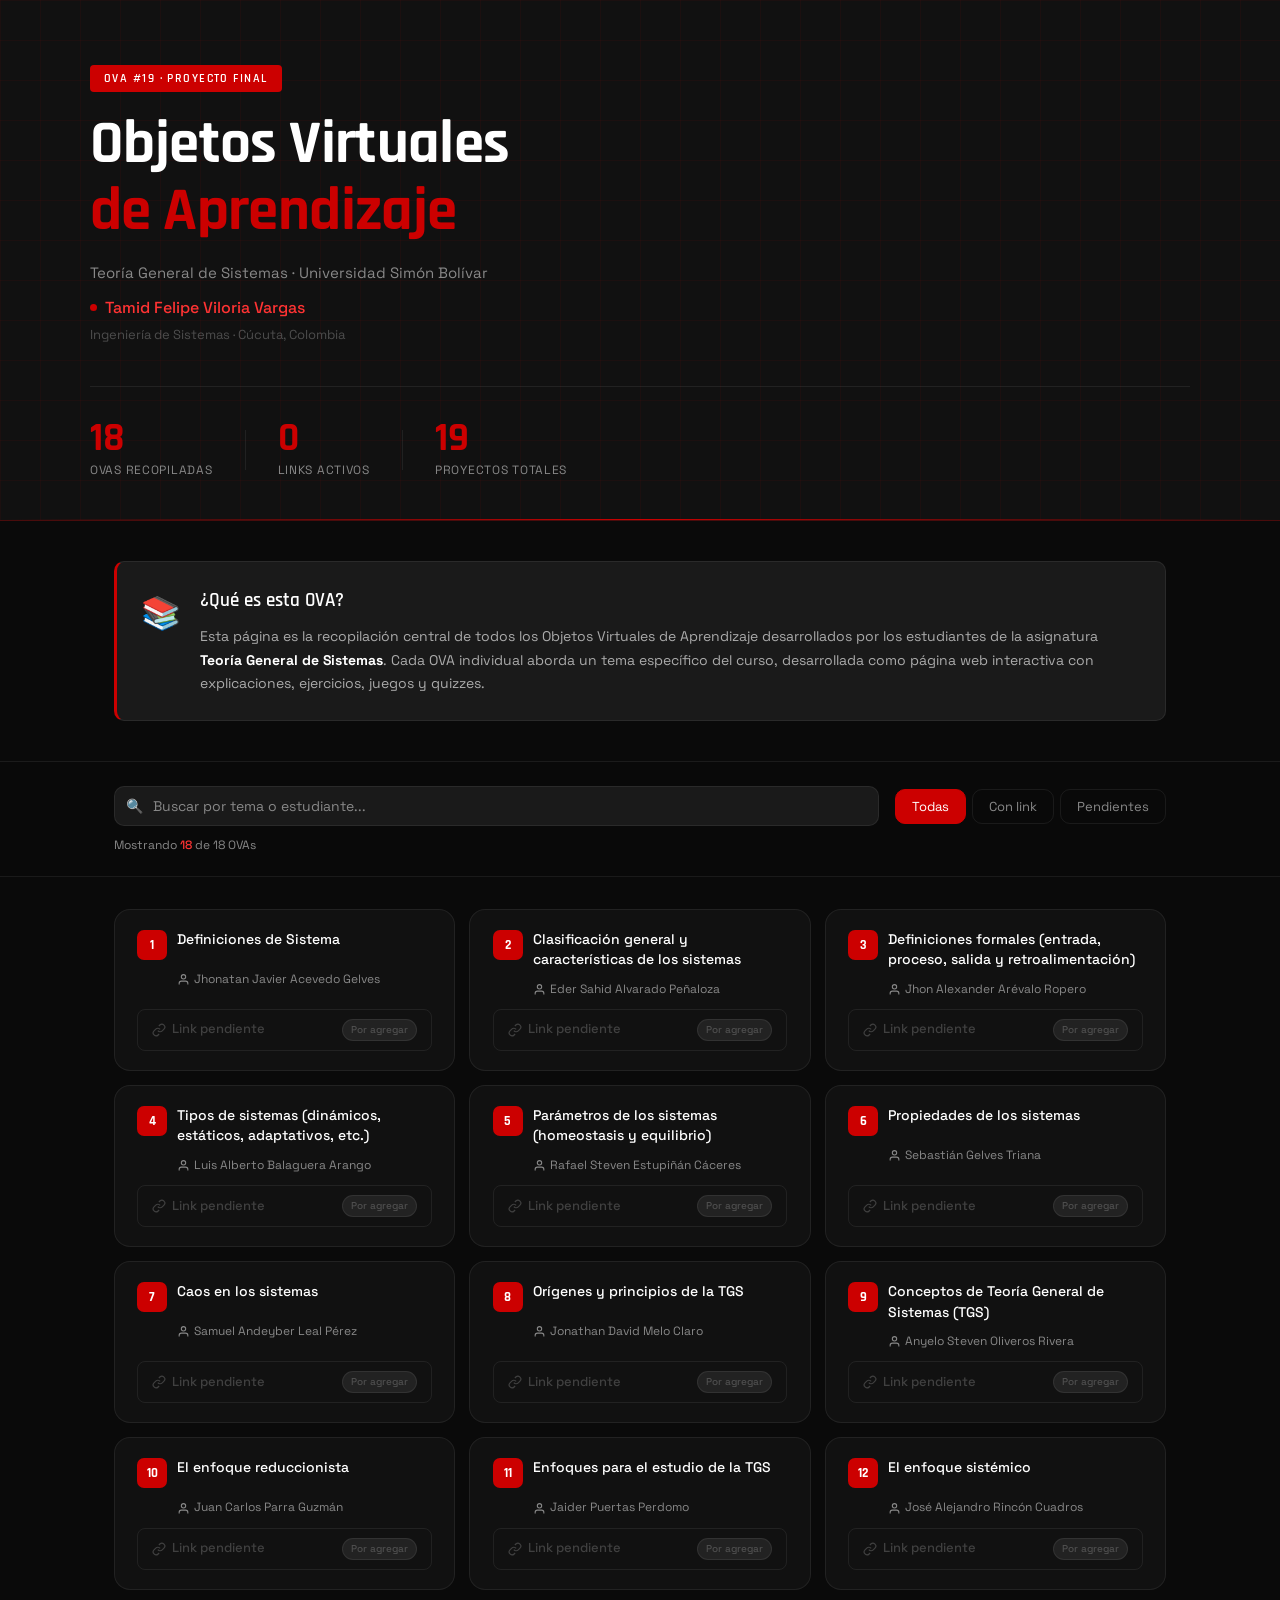
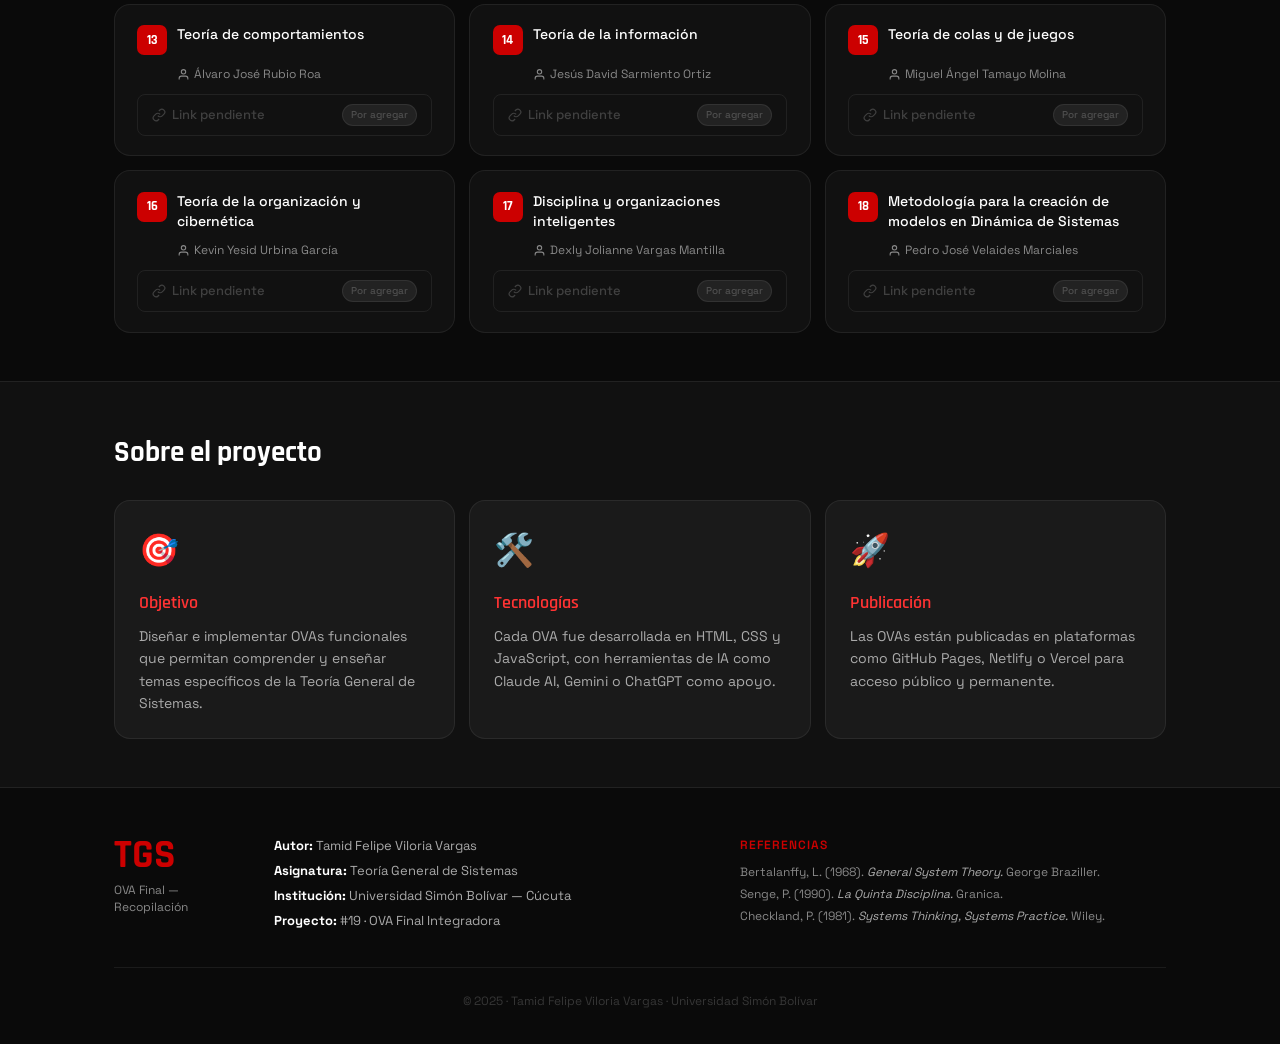
==== index.html @ c61b5dc8 "Add files via upload" ====
<!DOCTYPE html>
<html lang="es">
<head>
  <meta charset="UTF-8" />
  <meta name="viewport" content="width=device-width, initial-scale=1.0" />
  <title>OVA Final — Teoría General de Sistemas</title>
  <link rel="stylesheet" href="style.css" />
  <link href="https://fonts.googleapis.com/css2?family=Space+Grotesk:wght@400;500;600;700&family=Rajdhani:wght@400;500;600;700&display=swap" rel="stylesheet" />
</head>
<body>

  <!-- HERO -->
  <header class="hero">
    <div class="hero-bg-grid"></div>
    <div class="hero-content">
      <span class="badge">OVA #19 · Proyecto Final</span>
      <h1 class="hero-title">
        Objetos Virtuales<br/>
        <span class="accent">de Aprendizaje</span>
      </h1>
      <p class="hero-sub">Teoría General de Sistemas · Universidad Simón Bolívar</p>
      <div class="hero-author">
        <span class="dot"></span>
        Tamid Felipe Viloria Vargas
      </div>
      <p class="hero-uni">Ingeniería de Sistemas · Cúcuta, Colombia</p>
    </div>
    <div class="hero-stats">
      <div class="hstat">
        <span class="hstat-num" id="total-count">18</span>
        <span class="hstat-label">OVAs recopiladas</span>
      </div>
      <div class="hstat-divider"></div>
      <div class="hstat">
        <span class="hstat-num" id="available-count">0</span>
        <span class="hstat-label">Links activos</span>
      </div>
      <div class="hstat-divider"></div>
      <div class="hstat">
        <span class="hstat-num">19</span>
        <span class="hstat-label">Proyectos totales</span>
      </div>
    </div>
  </header>

  <!-- INTRO -->
  <section class="intro-section">
    <div class="container">
      <div class="intro-card">
        <div class="intro-icon">📚</div>
        <div>
          <h2 class="intro-title">¿Qué es esta OVA?</h2>
          <p class="intro-text">
            Esta página es la recopilación central de todos los Objetos Virtuales de Aprendizaje
            desarrollados por los estudiantes de la asignatura <strong>Teoría General de Sistemas</strong>.
            Cada OVA individual aborda un tema específico del curso, desarrollada como página web
            interactiva con explicaciones, ejercicios, juegos y quizzes.
          </p>
        </div>
      </div>
    </div>
  </section>

  <!-- SEARCH / FILTER -->
  <section class="filter-section">
    <div class="container">
      <div class="filter-bar">
        <div class="search-wrap">
          <span class="search-icon">🔍</span>
          <input
            type="text"
            id="search-input"
            class="search-input"
            placeholder="Buscar por tema o estudiante..."
          />
        </div>
        <div class="filter-btns">
          <button class="filter-btn active" data-filter="all">Todas</button>
          <button class="filter-btn" data-filter="available">Con link</button>
          <button class="filter-btn" data-filter="pending">Pendientes</button>
        </div>
      </div>
      <p class="filter-result" id="filter-result">Mostrando <span id="visible-count">18</span> de 18 OVAs</p>
    </div>
  </section>

  <!-- OVA GRID -->
  <main class="main-section">
    <div class="container">
      <div class="ova-grid" id="ova-grid"></div>
      <div class="empty-state" id="empty-state" style="display:none;">
        <p>No se encontraron OVAs con ese criterio.</p>
      </div>
    </div>
  </main>

  <!-- ABOUT -->
  <section class="about-section">
    <div class="container">
      <h2 class="section-heading">Sobre el proyecto</h2>
      <div class="about-grid">
        <div class="about-card">
          <div class="about-icon">🎯</div>
          <h3>Objetivo</h3>
          <p>Diseñar e implementar OVAs funcionales que permitan comprender y enseñar temas específicos de la Teoría General de Sistemas.</p>
        </div>
        <div class="about-card">
          <div class="about-icon">🛠️</div>
          <h3>Tecnologías</h3>
          <p>Cada OVA fue desarrollada en HTML, CSS y JavaScript, con herramientas de IA como Claude AI, Gemini o ChatGPT como apoyo.</p>
        </div>
        <div class="about-card">
          <div class="about-icon">🚀</div>
          <h3>Publicación</h3>
          <p>Las OVAs están publicadas en plataformas como GitHub Pages, Netlify o Vercel para acceso público y permanente.</p>
        </div>
      </div>
    </div>
  </section>

  <!-- FOOTER / CRÉDITOS -->
  <footer class="footer">
    <div class="container">
      <div class="footer-inner">
        <div class="footer-brand">
          <span class="footer-logo">TGS</span>
          <span class="footer-title">OVA Final — Recopilación</span>
        </div>
        <div class="footer-info">
          <p><strong>Autor:</strong> Tamid Felipe Viloria Vargas</p>
          <p><strong>Asignatura:</strong> Teoría General de Sistemas</p>
          <p><strong>Institución:</strong> Universidad Simón Bolívar — Cúcuta</p>
          <p><strong>Proyecto:</strong> #19 · OVA Final Integradora</p>
        </div>
        <div class="footer-refs">
          <p class="refs-title">Referencias</p>
          <ul>
            <li>Bertalanffy, L. (1968). <em>General System Theory.</em> George Braziller.</li>
            <li>Senge, P. (1990). <em>La Quinta Disciplina.</em> Granica.</li>
            <li>Checkland, P. (1981). <em>Systems Thinking, Systems Practice.</em> Wiley.</li>
          </ul>
        </div>
      </div>
      <p class="footer-copy">© 2025 · Tamid Felipe Viloria Vargas · Universidad Simón Bolívar</p>
    </div>
  </footer>

  <script src="script.js"></script>
</body>
</html>
---- style.css ----
/* ============================================
   OVA Final — TGS · Tamid Felipe Viloria Vargas
   Tema: Rojo y Negro
============================================ */

:root {
  --red: #cc0000;
  --red-dark: #990000;
  --red-light: #ff3333;
  --red-glow: rgba(204, 0, 0, 0.15);
  --black: #0a0a0a;
  --black-2: #111111;
  --black-3: #1a1a1a;
  --black-4: #222222;
  --black-5: #2d2d2d;
  --gray: #888888;
  --gray-light: #aaaaaa;
  --white: #ffffff;
  --white-dim: rgba(255, 255, 255, 0.6);
  --white-faint: rgba(255, 255, 255, 0.08);
  --border: rgba(255, 255, 255, 0.07);
  --border-red: rgba(204, 0, 0, 0.3);
  --font-display: 'Rajdhani', sans-serif;
  --font-body: 'Space Grotesk', sans-serif;
  --radius: 10px;
  --radius-lg: 16px;
}

*, *::before, *::after {
  box-sizing: border-box;
  margin: 0;
  padding: 0;
}

html {
  scroll-behavior: smooth;
}

body {
  background-color: var(--black);
  color: var(--white);
  font-family: var(--font-body);
  font-size: 16px;
  line-height: 1.6;
  min-height: 100vh;
}

.container {
  max-width: 1100px;
  margin: 0 auto;
  padding: 0 1.5rem;
}

/* ============ HERO ============ */
.hero {
  position: relative;
  background: var(--black-2);
  border-bottom: 1px solid var(--border-red);
  padding: 4rem 1.5rem 2.5rem;
  overflow: hidden;
}

.hero-bg-grid {
  position: absolute;
  inset: 0;
  background-image:
    linear-gradient(rgba(204,0,0,0.06) 1px, transparent 1px),
    linear-gradient(90deg, rgba(204,0,0,0.06) 1px, transparent 1px);
  background-size: 40px 40px;
  pointer-events: none;
}

.hero::after {
  content: '';
  position: absolute;
  bottom: 0;
  left: 0;
  right: 0;
  height: 1px;
  background: linear-gradient(90deg, transparent, var(--red), transparent);
}

.hero-content {
  position: relative;
  max-width: 1100px;
  margin: 0 auto;
}

.badge {
  display: inline-block;
  background: var(--red);
  color: var(--white);
  font-family: var(--font-display);
  font-size: 12px;
  font-weight: 600;
  letter-spacing: 0.12em;
  text-transform: uppercase;
  padding: 4px 14px;
  border-radius: 4px;
  margin-bottom: 1.2rem;
}

.hero-title {
  font-family: var(--font-display);
  font-size: clamp(2.2rem, 5vw, 3.8rem);
  font-weight: 700;
  line-height: 1.1;
  color: var(--white);
  margin-bottom: 1rem;
  letter-spacing: -0.01em;
}

.hero-title .accent {
  color: var(--red);
}

.hero-sub {
  font-size: 15px;
  color: var(--gray);
  margin-bottom: 0.6rem;
}

.hero-author {
  display: flex;
  align-items: center;
  gap: 8px;
  font-size: 16px;
  font-weight: 500;
  color: var(--red-light);
  margin-bottom: 0.3rem;
}

.dot {
  width: 7px;
  height: 7px;
  background: var(--red);
  border-radius: 50%;
  display: inline-block;
}

.hero-uni {
  font-size: 13px;
  color: rgba(255,255,255,0.25);
  margin-bottom: 2.5rem;
}

.hero-stats {
  position: relative;
  display: flex;
  align-items: center;
  gap: 2rem;
  max-width: 1100px;
  margin: 0 auto;
  padding-top: 2rem;
  border-top: 1px solid var(--border);
}

.hstat {
  display: flex;
  flex-direction: column;
  gap: 2px;
}

.hstat-num {
  font-family: var(--font-display);
  font-size: 2.5rem;
  font-weight: 700;
  color: var(--red);
  line-height: 1;
}

.hstat-label {
  font-size: 12px;
  color: var(--gray);
  text-transform: uppercase;
  letter-spacing: 0.06em;
}

.hstat-divider {
  width: 1px;
  height: 40px;
  background: var(--border);
}

/* ============ INTRO ============ */
.intro-section {
  padding: 2.5rem 0;
  border-bottom: 1px solid var(--border);
}

.intro-card {
  display: flex;
  align-items: flex-start;
  gap: 1.2rem;
  background: var(--black-3);
  border: 1px solid var(--border);
  border-left: 3px solid var(--red);
  border-radius: var(--radius);
  padding: 1.5rem;
}

.intro-icon {
  font-size: 2rem;
  flex-shrink: 0;
  margin-top: 2px;
}

.intro-title {
  font-family: var(--font-display);
  font-size: 1.2rem;
  font-weight: 600;
  color: var(--white);
  margin-bottom: 0.5rem;
}

.intro-text {
  font-size: 14px;
  color: var(--gray-light);
  line-height: 1.7;
}

.intro-text strong {
  color: var(--white);
}

/* ============ FILTER ============ */
.filter-section {
  padding: 1.5rem 0 0.5rem;
  position: sticky;
  top: 0;
  background: rgba(10, 10, 10, 0.92);
  backdrop-filter: blur(10px);
  border-bottom: 1px solid var(--border);
  z-index: 100;
}

.filter-bar {
  display: flex;
  align-items: center;
  gap: 1rem;
  flex-wrap: wrap;
  margin-bottom: 0.6rem;
}

.search-wrap {
  position: relative;
  flex: 1;
  min-width: 200px;
}

.search-icon {
  position: absolute;
  left: 12px;
  top: 50%;
  transform: translateY(-50%);
  font-size: 14px;
  pointer-events: none;
}

.search-input {
  width: 100%;
  background: var(--black-3);
  border: 1px solid var(--border);
  border-radius: var(--radius);
  padding: 10px 14px 10px 38px;
  font-size: 14px;
  font-family: var(--font-body);
  color: var(--white);
  outline: none;
  transition: border-color 0.2s;
}

.search-input:focus {
  border-color: var(--red);
}

.search-input::placeholder {
  color: var(--gray);
}

.filter-btns {
  display: flex;
  gap: 6px;
}

.filter-btn {
  background: transparent;
  border: 1px solid var(--border);
  border-radius: var(--radius);
  padding: 8px 16px;
  font-size: 13px;
  font-family: var(--font-body);
  color: var(--gray);
  cursor: pointer;
  transition: all 0.2s;
}

.filter-btn:hover {
  border-color: var(--border-red);
  color: var(--white);
}

.filter-btn.active {
  background: var(--red);
  border-color: var(--red);
  color: var(--white);
}

.filter-result {
  font-size: 12px;
  color: var(--gray);
  padding-bottom: 0.8rem;
}

.filter-result span {
  color: var(--red-light);
  font-weight: 500;
}

/* ============ OVA GRID ============ */
.main-section {
  padding: 2rem 0 3rem;
}

.ova-grid {
  display: grid;
  grid-template-columns: repeat(auto-fill, minmax(320px, 1fr));
  gap: 14px;
}

.ova-card {
  background: var(--black-2);
  border: 1px solid var(--border);
  border-radius: var(--radius-lg);
  padding: 1.2rem 1.4rem;
  transition: border-color 0.2s, transform 0.2s;
  display: flex;
  flex-direction: column;
  gap: 10px;
}

.ova-card:hover {
  border-color: var(--border-red);
  transform: translateY(-2px);
}

.ova-card.has-link {
  border-color: rgba(204,0,0,0.2);
}

.ova-card-top {
  display: flex;
  align-items: flex-start;
  gap: 10px;
}

.ova-num {
  background: var(--red);
  color: var(--white);
  font-family: var(--font-display);
  font-size: 13px;
  font-weight: 700;
  width: 30px;
  height: 30px;
  border-radius: 7px;
  display: flex;
  align-items: center;
  justify-content: center;
  flex-shrink: 0;
  margin-top: 1px;
}

.ova-topic {
  font-size: 14px;
  font-weight: 500;
  color: var(--white);
  line-height: 1.45;
}

.ova-author {
  font-size: 12px;
  color: var(--gray);
  padding-left: 40px;
  display: flex;
  align-items: center;
  gap: 4px;
}

.ova-link-btn {
  display: flex;
  align-items: center;
  justify-content: center;
  gap: 6px;
  width: 100%;
  border-radius: 8px;
  padding: 9px 14px;
  font-size: 13px;
  font-family: var(--font-body);
  font-weight: 500;
  cursor: default;
  text-decoration: none;
  transition: all 0.2s;
  margin-top: auto;
}

.ova-link-btn.pending {
  background: transparent;
  border: 1px solid var(--border);
  color: rgba(255,255,255,0.2);
}

.ova-link-btn.active {
  background: var(--red);
  border: 1px solid var(--red);
  color: var(--white);
  cursor: pointer;
}

.ova-link-btn.active:hover {
  background: var(--red-dark);
  border-color: var(--red-dark);
}

.pending-pill {
  background: var(--black-4);
  border: 1px solid var(--border);
  font-size: 10px;
  color: rgba(255,255,255,0.2);
  padding: 2px 8px;
  border-radius: 20px;
  margin-left: auto;
}

/* ============ EMPTY STATE ============ */
.empty-state {
  text-align: center;
  padding: 4rem 0;
  color: var(--gray);
  font-size: 15px;
}

/* ============ ABOUT ============ */
.about-section {
  padding: 3rem 0;
  background: var(--black-2);
  border-top: 1px solid var(--border);
  border-bottom: 1px solid var(--border);
}

.section-heading {
  font-family: var(--font-display);
  font-size: 1.8rem;
  font-weight: 700;
  color: var(--white);
  margin-bottom: 1.5rem;
}

.about-grid {
  display: grid;
  grid-template-columns: repeat(auto-fit, minmax(250px, 1fr));
  gap: 14px;
}

.about-card {
  background: var(--black-3);
  border: 1px solid var(--border);
  border-radius: var(--radius-lg);
  padding: 1.5rem;
  transition: border-color 0.2s;
}

.about-card:hover {
  border-color: var(--border-red);
}

.about-icon {
  font-size: 2rem;
  margin-bottom: 0.8rem;
}

.about-card h3 {
  font-family: var(--font-display);
  font-size: 1.1rem;
  font-weight: 600;
  color: var(--red-light);
  margin-bottom: 0.5rem;
}

.about-card p {
  font-size: 14px;
  color: var(--gray-light);
  line-height: 1.6;
}

/* ============ FOOTER ============ */
.footer {
  padding: 3rem 0 2rem;
  background: var(--black);
}

.footer-inner {
  display: grid;
  grid-template-columns: auto 1fr 1fr;
  gap: 2.5rem;
  align-items: start;
  margin-bottom: 2rem;
}

.footer-brand {
  display: flex;
  flex-direction: column;
  gap: 6px;
}

.footer-logo {
  font-family: var(--font-display);
  font-size: 2.5rem;
  font-weight: 700;
  color: var(--red);
  line-height: 1;
}

.footer-title {
  font-size: 12px;
  color: var(--gray);
  max-width: 120px;
  line-height: 1.4;
}

.footer-info p {
  font-size: 13px;
  color: var(--gray-light);
  margin-bottom: 4px;
}

.footer-info strong {
  color: var(--white);
}

.refs-title {
  font-size: 12px;
  font-weight: 600;
  color: var(--red);
  text-transform: uppercase;
  letter-spacing: 0.08em;
  margin-bottom: 8px;
}

.footer-refs ul {
  list-style: none;
}

.footer-refs li {
  font-size: 12px;
  color: var(--gray);
  margin-bottom: 4px;
  line-height: 1.5;
}

.footer-refs em {
  color: var(--gray-light);
}

.footer-copy {
  font-size: 12px;
  color: rgba(255,255,255,0.18);
  text-align: center;
  border-top: 1px solid var(--border);
  padding-top: 1.5rem;
}

/* ============ RESPONSIVE ============ */
@media (max-width: 768px) {
  .hero-stats {
    gap: 1.2rem;
  }
  .hstat-num {
    font-size: 2rem;
  }
  .filter-bar {
    flex-direction: column;
    align-items: stretch;
  }
  .filter-btns {
    justify-content: flex-start;
  }
  .footer-inner {
    grid-template-columns: 1fr;
    gap: 1.5rem;
  }
  .ova-grid {
    grid-template-columns: 1fr;
  }
}

/* ============ ANIMATIONS ============ */
@keyframes fadeInUp {
  from { opacity: 0; transform: translateY(16px); }
  to   { opacity: 1; transform: translateY(0); }
}

.ova-card {
  animation: fadeInUp 0.35s ease both;
}
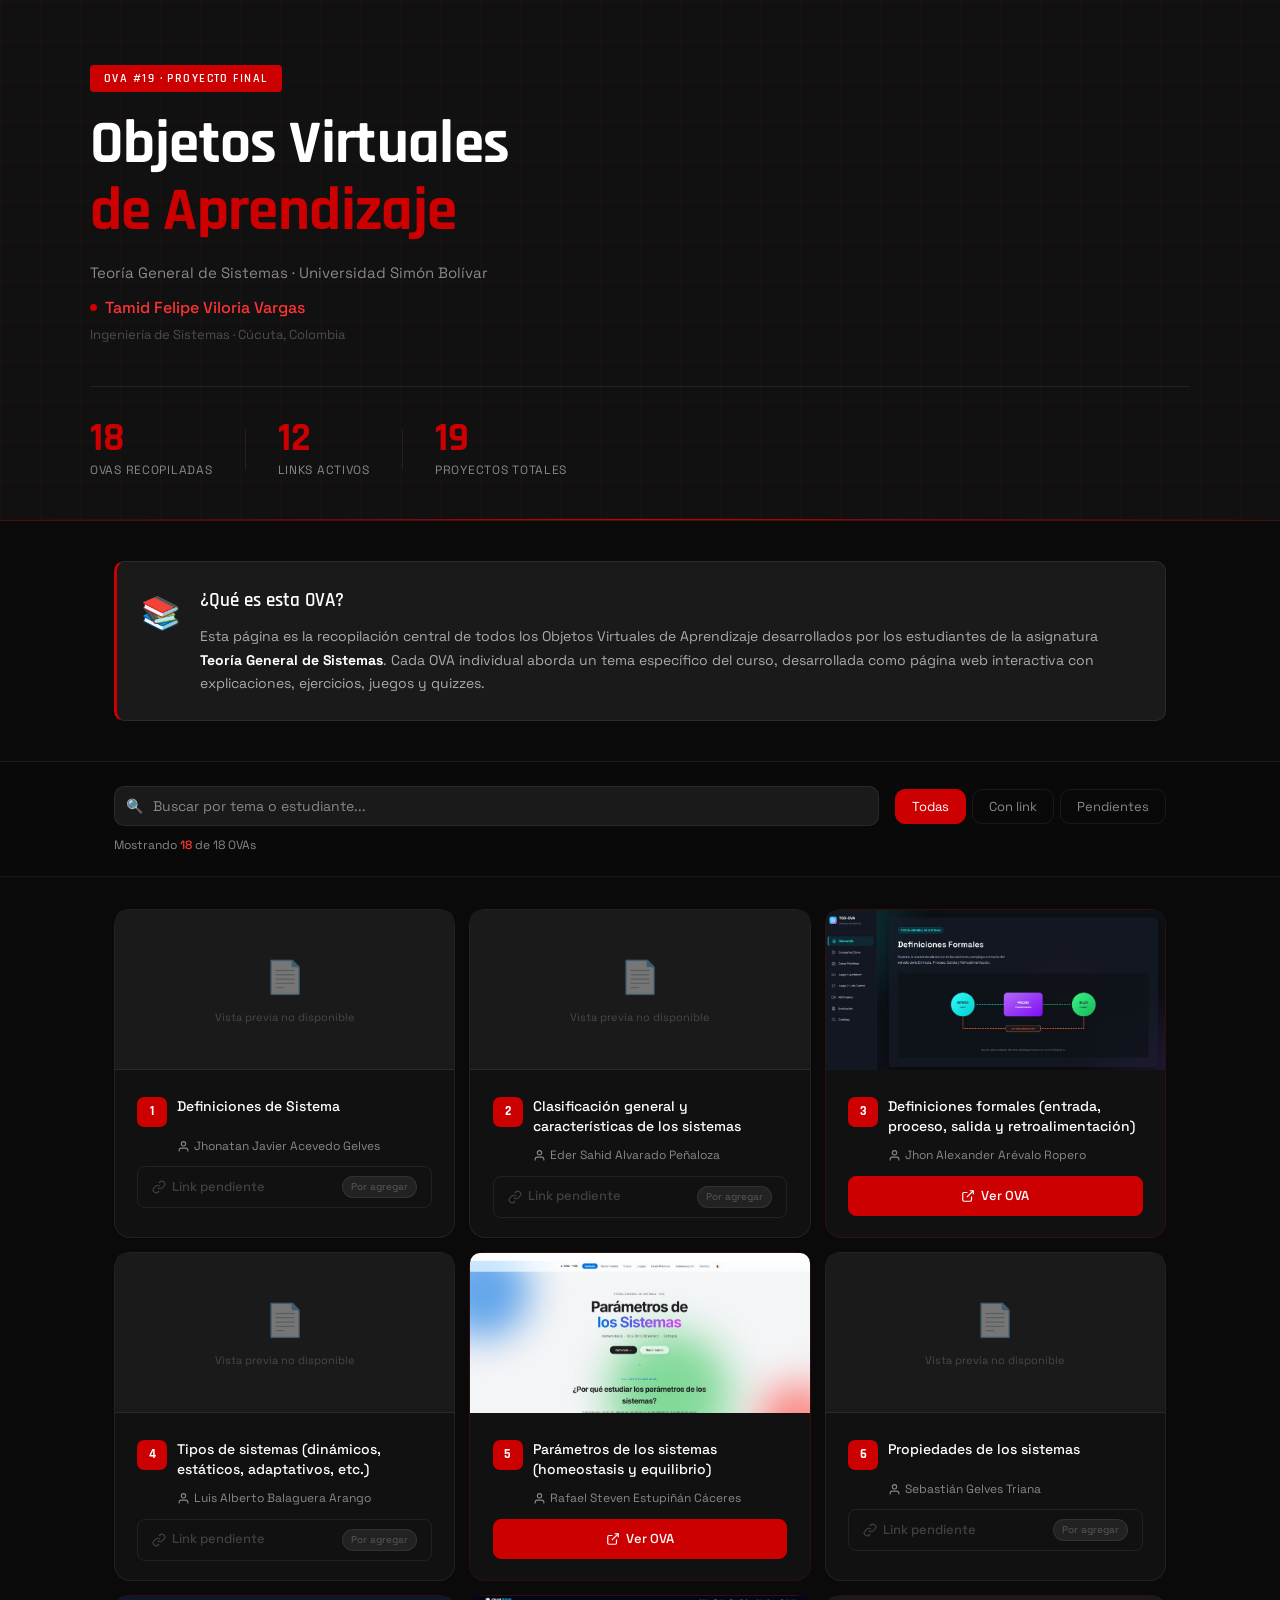
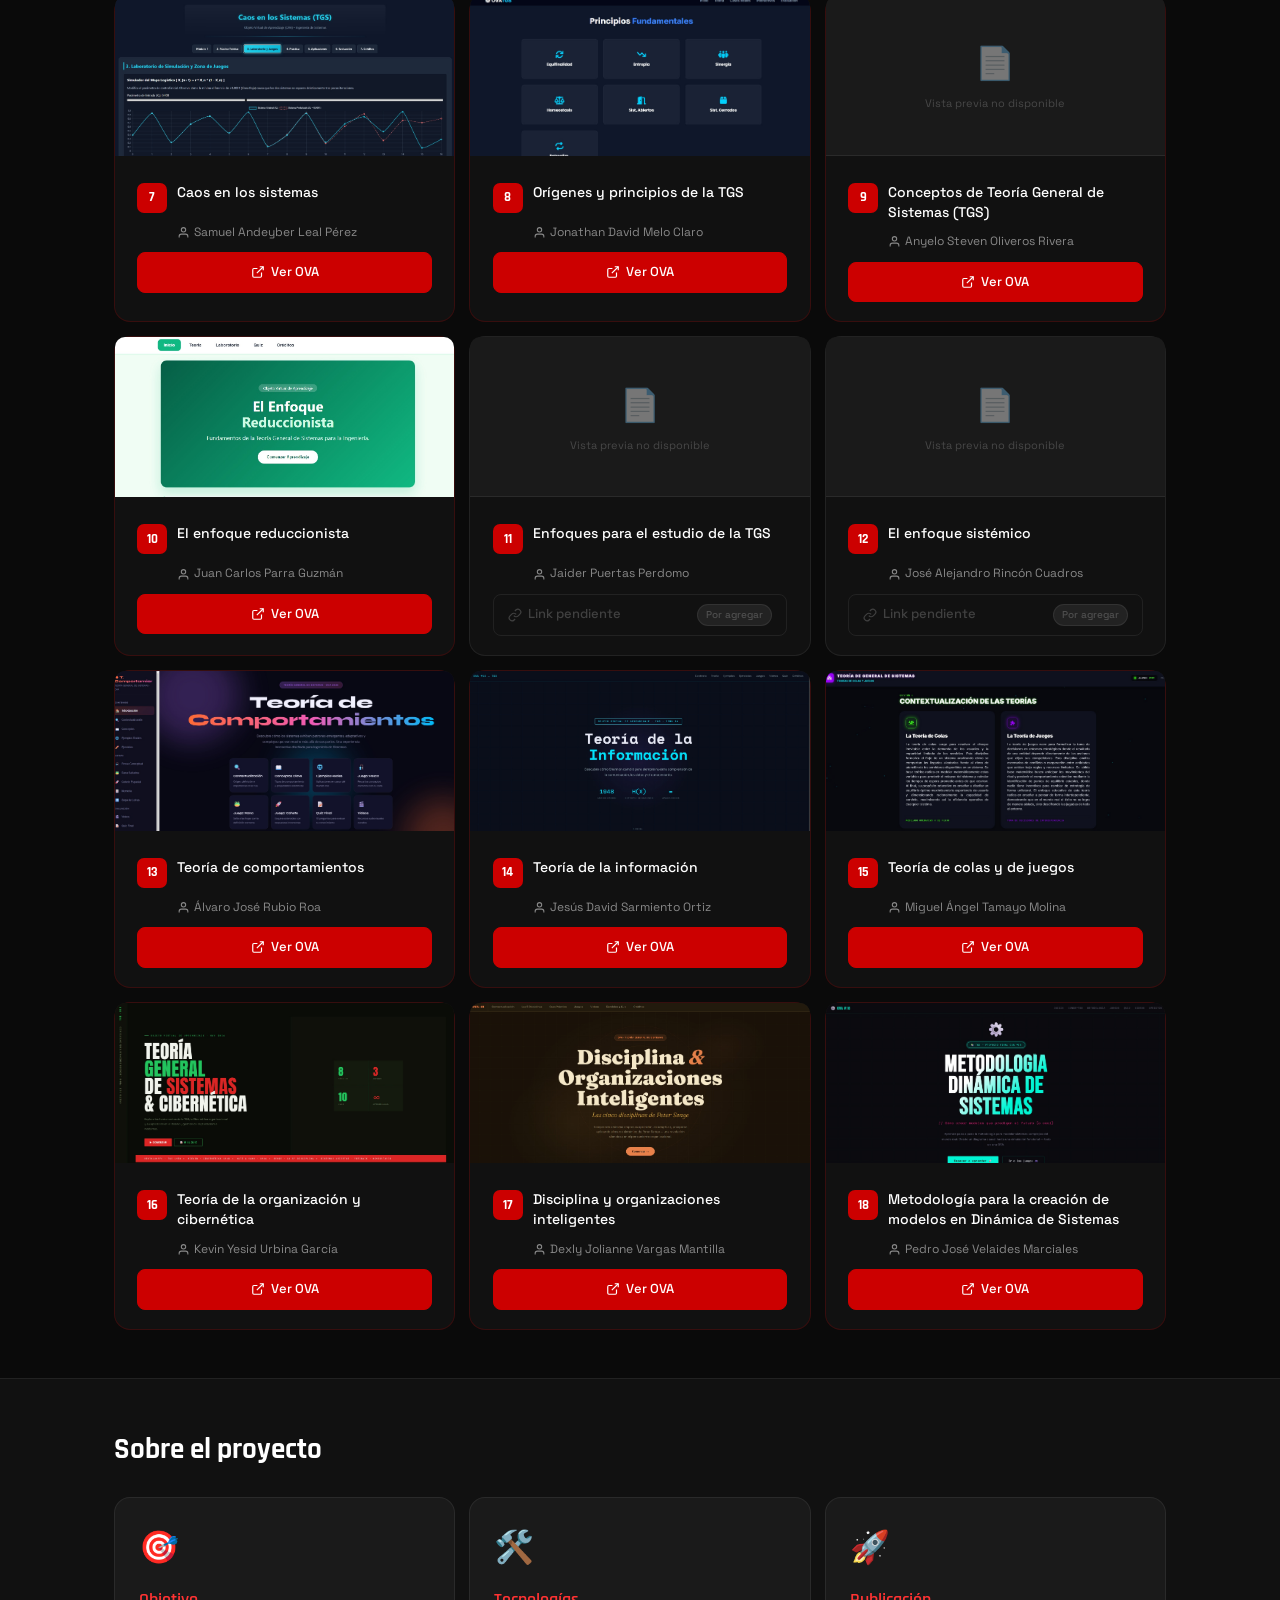
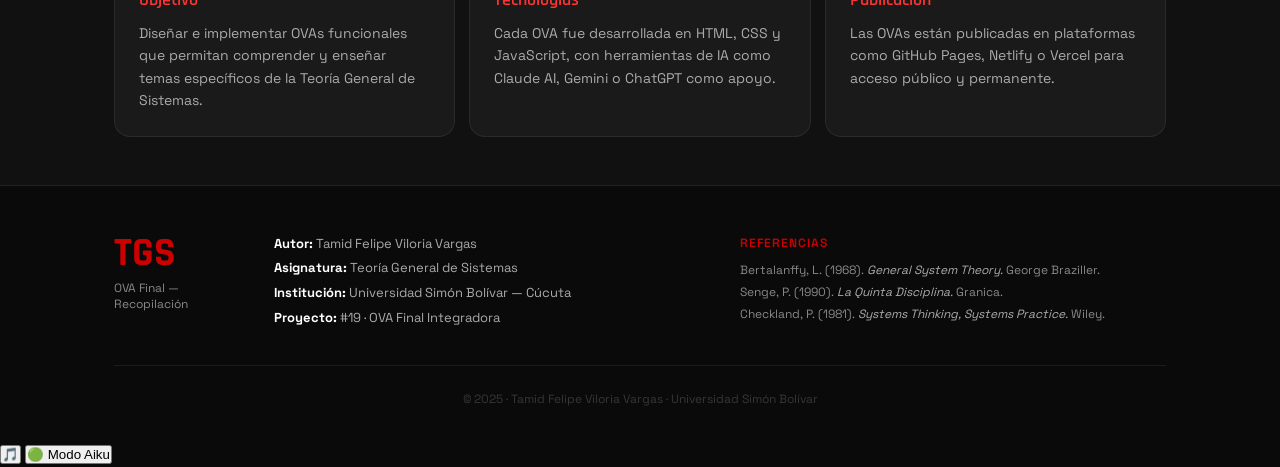
==== commit fbac9587: "Update index.html" ====
--- a/index.html
+++ b/index.html
@@ -145,6 +145,16 @@
     </div>
   </footer>
 
+  <!-- BOTONES FLOTANTES -->
+  <div class="floating-btns">
+    <button class="float-btn" id="btn-musica" onclick="toggleMusica()" title="Pausar música">
+      🎵
+    </button>
+    <button class="float-btn aiku-btn" id="btn-aiku" onclick="activarTemaAiku()" title="Activar tema Oliver Aiku">
+      🟢 Modo Aiku
+    </button>
+  </div>
+
   <script src="script.js"></script>
 </body>
 </html>
--- a/style.css
+++ b/style.css
@@ -593,6 +593,57 @@
   }
 }
 
+/* ============ THUMBNAILS ============ */
+.ova-thumb {
+  width: 100%;
+  height: 160px;
+  border-radius: var(--radius) var(--radius) 0 0;
+  overflow: hidden;
+  position: relative;
+  background: var(--black-3);
+  margin: -1.2rem -1.4rem 0;
+  width: calc(100% + 2.8rem);
+}
+
+.ova-thumb img {
+  width: 100%;
+  height: 100%;
+  object-fit: cover;
+  object-position: top;
+  transition: transform 0.3s ease;
+  display: block;
+}
+
+.ova-card:hover .ova-thumb img {
+  transform: scale(1.04);
+}
+
+.ova-thumb-placeholder {
+  display: flex;
+  flex-direction: column;
+  align-items: center;
+  justify-content: center;
+  gap: 6px;
+  border-bottom: 1px solid var(--border);
+}
+
+.placeholder-icon {
+  font-size: 2rem;
+  opacity: 0.4;
+}
+
+.placeholder-text {
+  font-size: 11px;
+  color: rgba(255,255,255,0.2);
+}
+
+.ova-card-body {
+  display: flex;
+  flex-direction: column;
+  gap: 10px;
+  padding-top: 1rem;
+}
+
 /* ============ ANIMATIONS ============ */
 @keyframes fadeInUp {
   from { opacity: 0; transform: translateY(16px); }
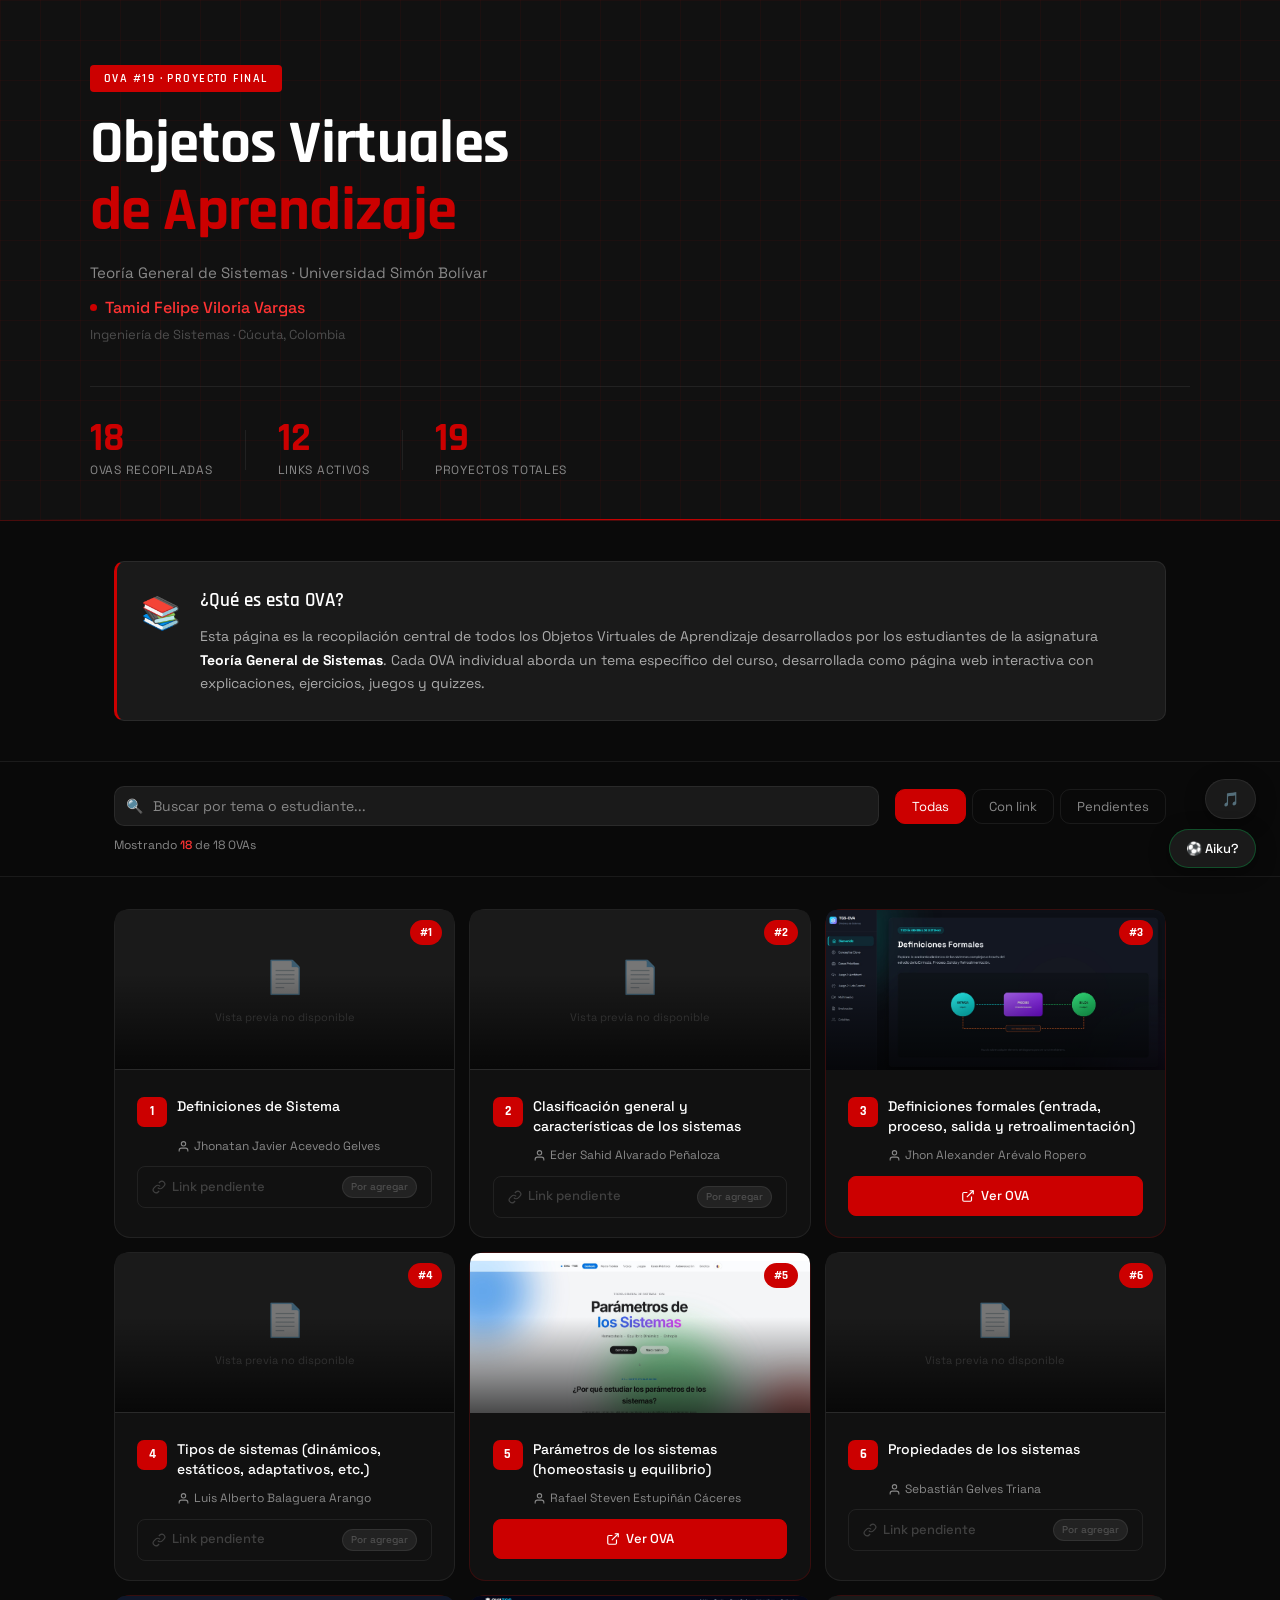
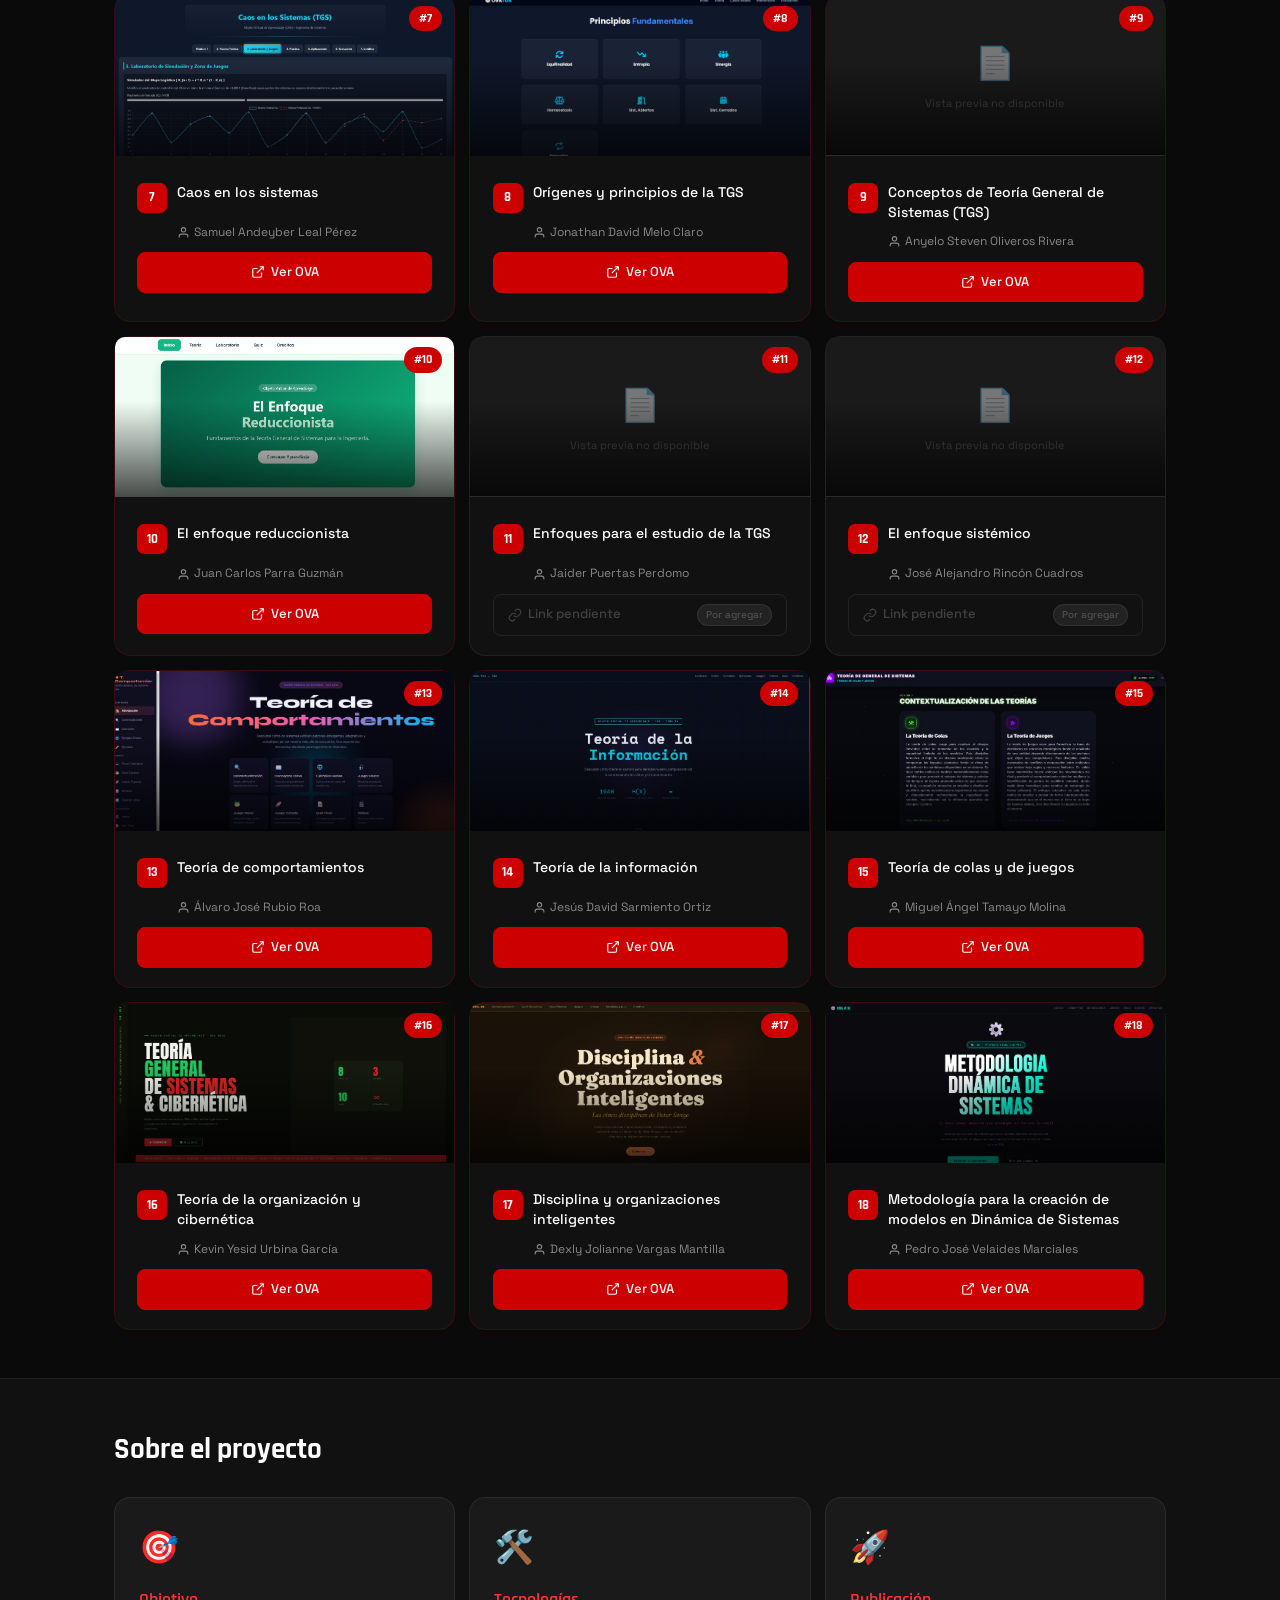
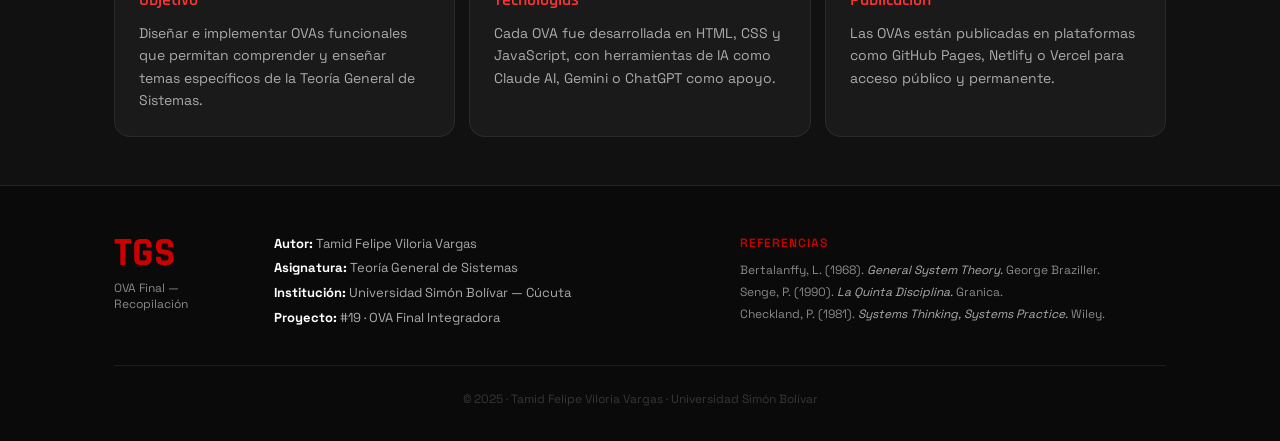
==== commit eaeee148: "Update index.html" ====
--- a/index.html
+++ b/index.html
@@ -151,7 +151,7 @@
       🎵
     </button>
     <button class="float-btn aiku-btn" id="btn-aiku" onclick="activarTemaAiku()" title="Activar tema Oliver Aiku">
-      🟢 Modo Aiku
+      ⚽ Aiku?
     </button>
   </div>
 
--- a/style.css
+++ b/style.css
@@ -618,6 +618,26 @@
   transform: scale(1.04);
 }
 
+.ova-thumb-overlay {
+  position: absolute;
+  inset: 0;
+  background: linear-gradient(to bottom, transparent 40%, rgba(0,0,0,0.7) 100%);
+  pointer-events: none;
+}
+
+.ova-thumb-num {
+  position: absolute;
+  top: 10px;
+  right: 12px;
+  background: var(--red);
+  color: var(--white);
+  font-family: var(--font-display);
+  font-size: 12px;
+  font-weight: 700;
+  padding: 3px 10px;
+  border-radius: 20px;
+}
+
 .ova-thumb-placeholder {
   display: flex;
   flex-direction: column;
@@ -644,6 +664,116 @@
   padding-top: 1rem;
 }
 
+/* ============ BOTONES FLOTANTES ============ */
+.floating-btns {
+  position: fixed;
+  bottom: 2rem;
+  right: 1.5rem;
+  display: flex;
+  flex-direction: column;
+  align-items: flex-end;
+  gap: 10px;
+  z-index: 999;
+}
+
+.float-btn {
+  background: var(--black-3);
+  border: 1px solid var(--border);
+  border-radius: 50px;
+  padding: 10px 16px;
+  font-size: 14px;
+  font-family: var(--font-body);
+  color: var(--white);
+  cursor: pointer;
+  transition: all 0.2s;
+  backdrop-filter: blur(10px);
+  box-shadow: 0 4px 20px rgba(0,0,0,0.4);
+}
+
+.float-btn:hover {
+  border-color: var(--red);
+  transform: translateY(-2px);
+}
+
+.float-btn.pausado {
+  opacity: 0.5;
+}
+
+.float-btn.aiku-btn {
+  border-color: rgba(0, 200, 80, 0.3);
+  font-weight: 500;
+  font-size: 13px;
+}
+
+.float-btn.aiku-btn:hover {
+  border-color: #00c850;
+  background: rgba(0, 200, 80, 0.1);
+}
+
+/* ============ TEMA AIKU ============ */
+body.tema-aiku {
+  --red: #00c850;
+  --red-dark: #00a040;
+  --red-light: #00ff66;
+  --red-glow: rgba(0, 200, 80, 0.15);
+  --border-red: rgba(0, 200, 80, 0.3);
+  background-color: #080f0a;
+}
+
+body.tema-aiku::before {
+  content: '';
+  position: fixed;
+  inset: 0;
+  background-image: url('img/AIKU.jpg');
+  background-size: cover;
+  background-position: center top;
+  background-attachment: fixed;
+  opacity: 0.12;
+  pointer-events: none;
+  z-index: 0;
+}
+
+body.tema-aiku > * {
+  position: relative;
+  z-index: 1;
+}
+
+body.tema-aiku .hero {
+  background: rgba(8, 15, 10, 0.92);
+}
+
+body.tema-aiku .filter-section {
+  background: rgba(8, 15, 10, 0.95);
+}
+
+body.tema-aiku .badge {
+  background: #00c850;
+}
+
+body.tema-aiku .ova-link-btn.active {
+  background: #00c850;
+  border-color: #00c850;
+}
+
+body.tema-aiku .ova-link-btn.active:hover {
+  background: #00a040;
+}
+
+body.tema-aiku .filter-btn.active {
+  background: #00c850;
+  border-color: #00c850;
+}
+
+body.tema-aiku .ova-num {
+  background: #00c850;
+}
+
+body.tema-aiku .float-btn.aiku-btn {
+  border-color: #00c850;
+  background: rgba(0, 200, 80, 0.15);
+  color: #00ff66;
+}
+
 /* ============ ANIMATIONS ============ */
 @keyframes fadeInUp {
   from { opacity: 0; transform: translateY(16px); }
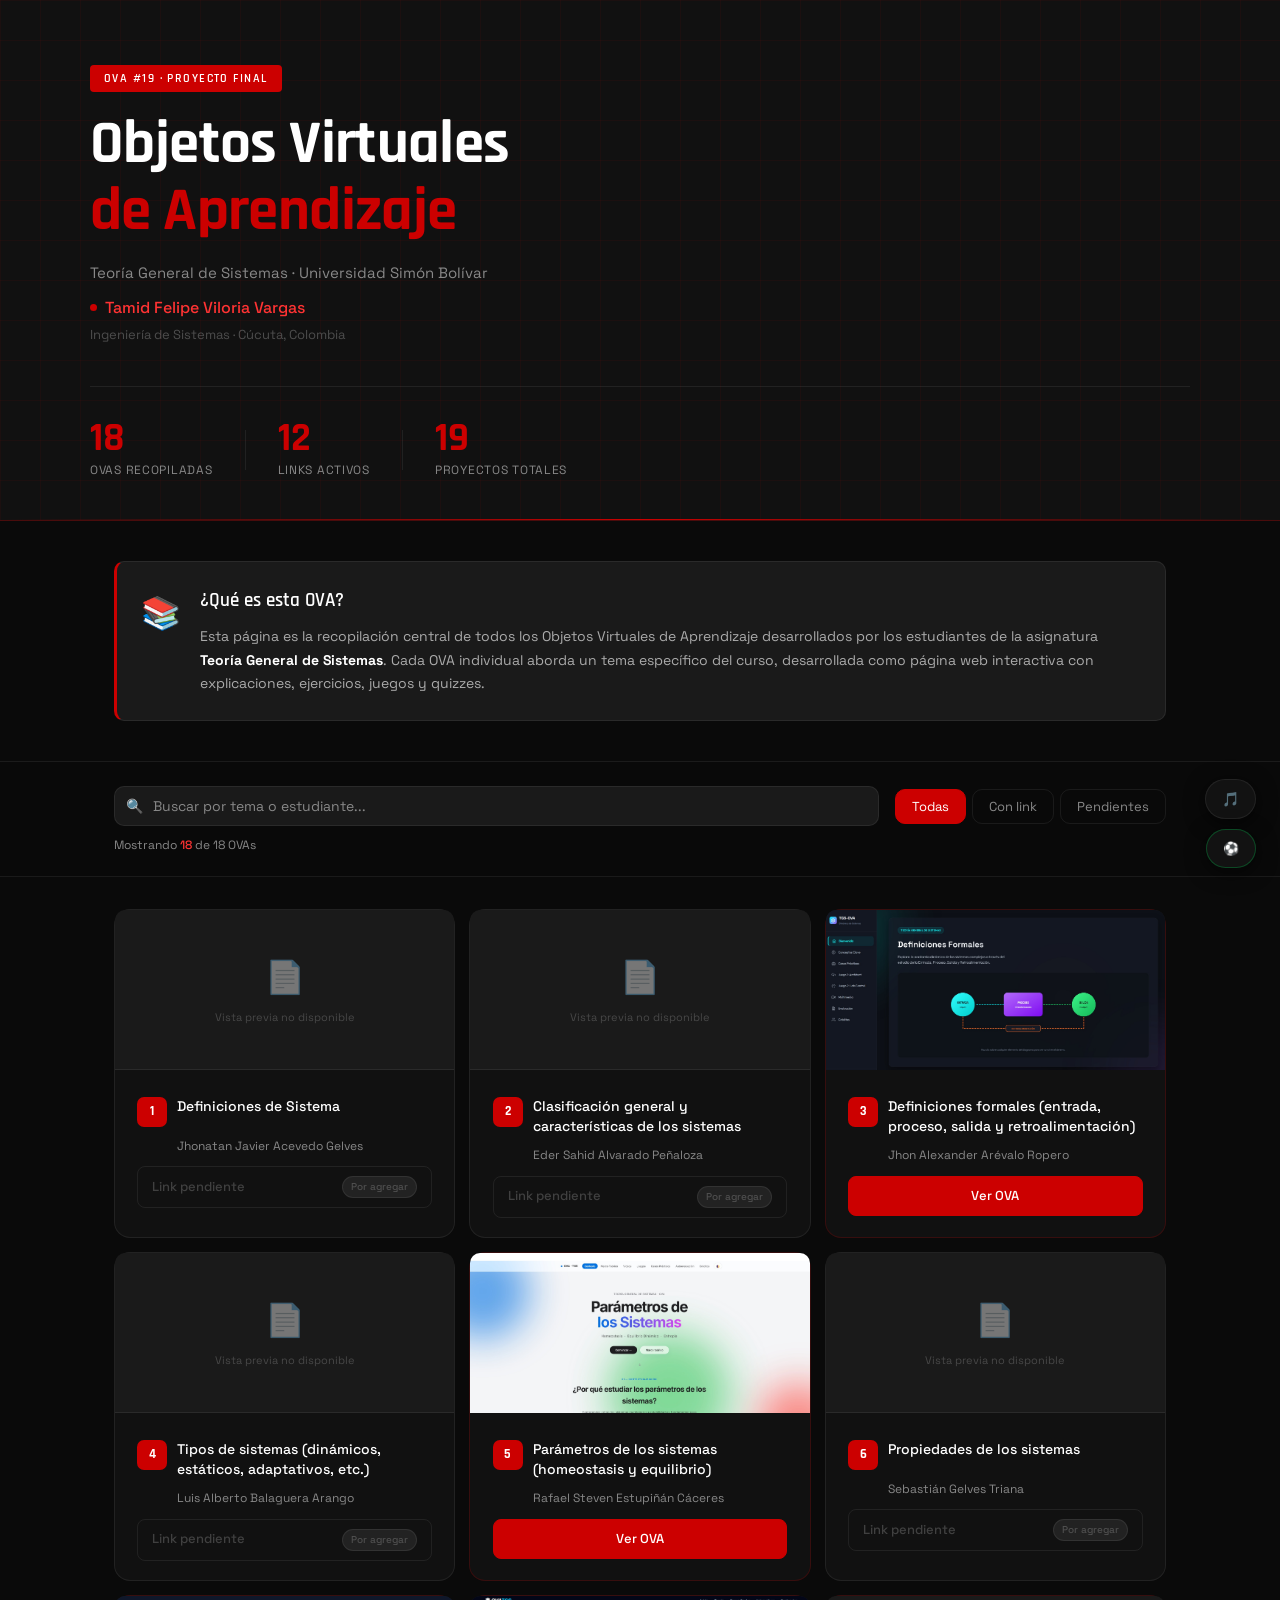
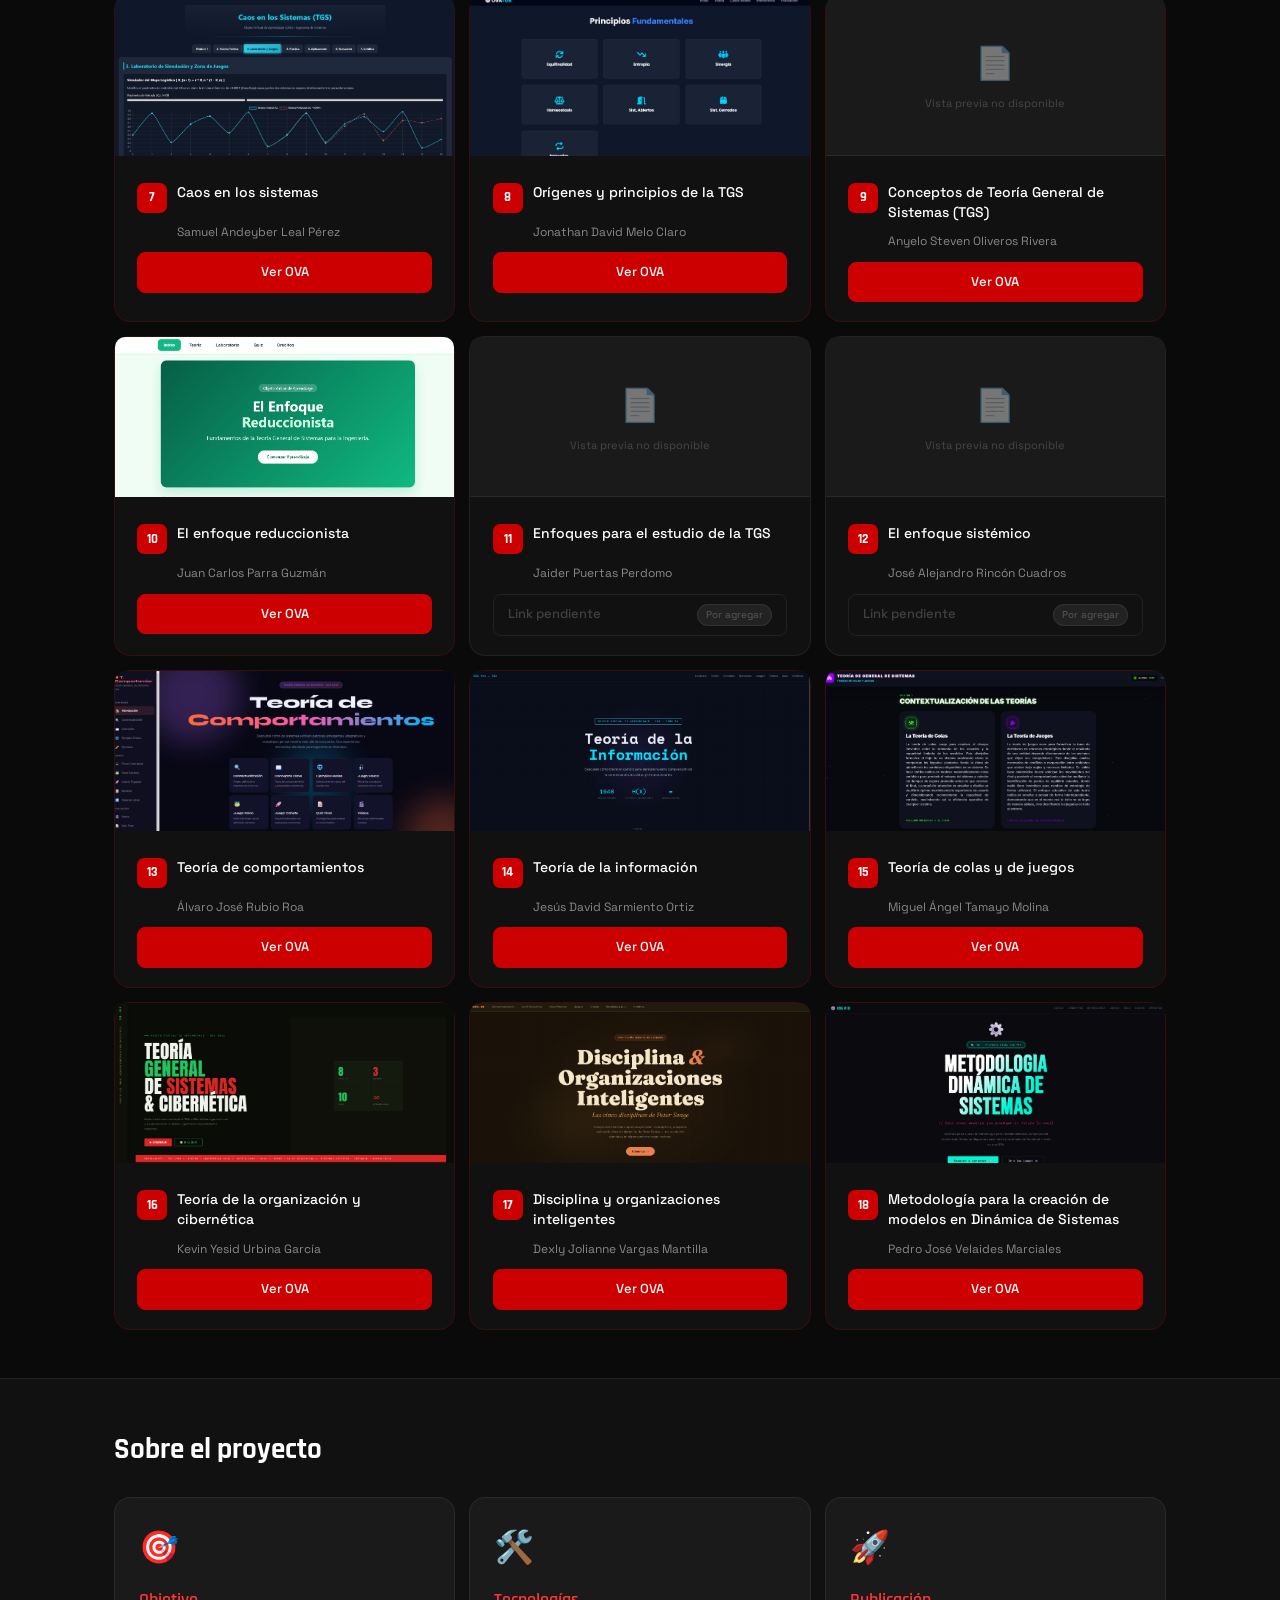
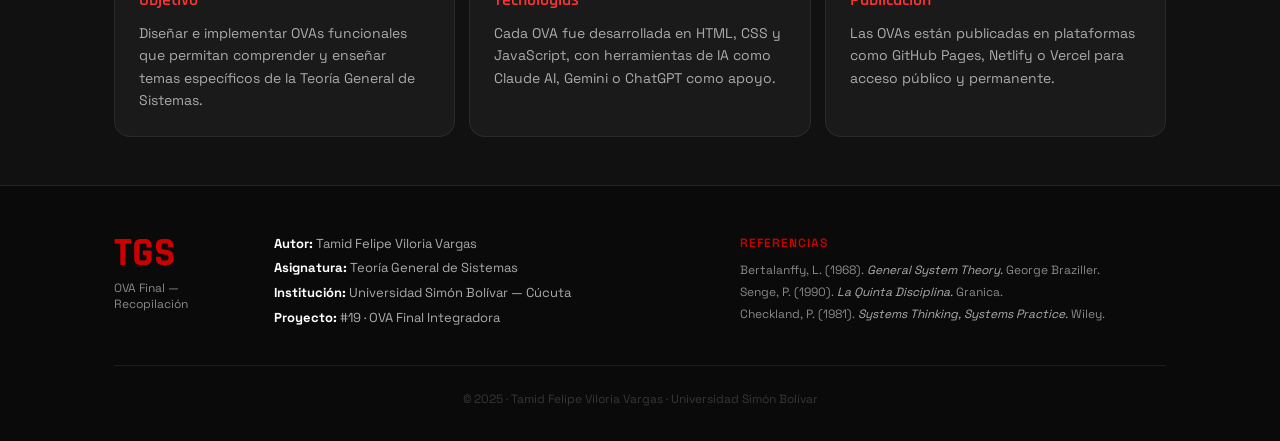
==== commit 3582f9ea: "Update index.html" ====
--- a/index.html
+++ b/index.html
@@ -151,7 +151,7 @@
       🎵
     </button>
     <button class="float-btn aiku-btn" id="btn-aiku" onclick="activarTemaAiku()" title="Activar tema Oliver Aiku">
-      ⚽ Aiku?
+      ⚽
     </button>
   </div>
 
--- a/style.css
+++ b/style.css
@@ -673,11 +673,11 @@
   flex-direction: column;
   align-items: flex-end;
   gap: 10px;
-  z-index: 999;
+  z-index: 9999;
 }
 
 .float-btn {
-  background: var(--black-3);
+  background: rgba(20, 20, 20, 0.85);
   border: 1px solid var(--border);
   border-radius: 50px;
   padding: 10px 16px;
@@ -687,7 +687,7 @@
   cursor: pointer;
   transition: all 0.2s;
   backdrop-filter: blur(10px);
-  box-shadow: 0 4px 20px rgba(0,0,0,0.4);
+  box-shadow: 0 4px 20px rgba(0,0,0,0.6);
 }
 
 .float-btn:hover {
@@ -725,25 +725,59 @@
   position: fixed;
   inset: 0;
   background-image: url('img/AIKU.jpg');
-  background-size: cover;
-  background-position: center top;
+  background-size: contain;
+  background-repeat: no-repeat;
+  background-position: center center;
   background-attachment: fixed;
-  opacity: 0.12;
+  opacity: 0.3;
   pointer-events: none;
   z-index: 0;
 }
 
-body.tema-aiku > * {
+body.tema-aiku > *:not(.floating-btns) {
   position: relative;
   z-index: 1;
 }
 
+body.tema-aiku .floating-btns {
+  position: fixed;
+  z-index: 9999;
+}
+
 body.tema-aiku .hero {
-  background: rgba(8, 15, 10, 0.92);
+  background: rgba(8, 15, 10, 0.55);
+}
+
+body.tema-aiku .intro-section {
+  background: transparent;
+}
+
+body.tema-aiku .intro-card {
+  background: rgba(8, 15, 10, 0.5);
+  backdrop-filter: blur(6px);
 }
 
 body.tema-aiku .filter-section {
-  background: rgba(8, 15, 10, 0.95);
+  background: rgba(8, 15, 10, 0.8);
+  backdrop-filter: blur(12px);
+}
+
+body.tema-aiku .ova-card {
+  background: rgba(8, 15, 10, 0.55);
+  backdrop-filter: blur(6px);
+}
+
+body.tema-aiku .about-section {
+  background: rgba(8, 15, 10, 0.5);
+}
+
+body.tema-aiku .about-card {
+  background: rgba(8, 15, 10, 0.5);
+  backdrop-filter: blur(6px);
+}
+
+body.tema-aiku .footer {
+  background: rgba(8, 15, 10, 0.7);
 }
 
 body.tema-aiku .badge {
